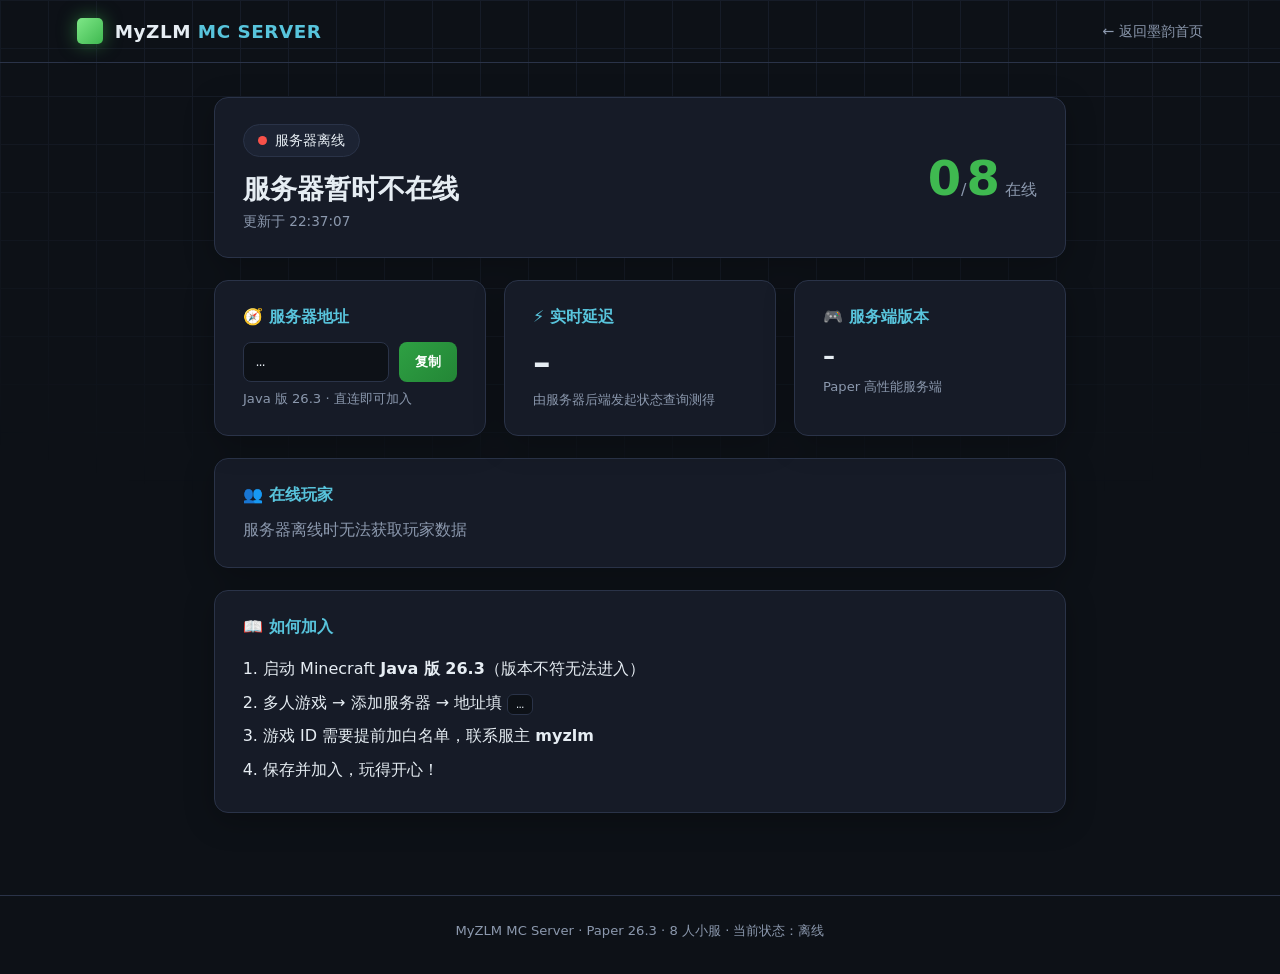
==== index.html @ 9f72539a "Add initial index.html for MC server status page" ====
<!DOCTYPE html>
<html lang="zh-CN">
<head>
<meta charset="UTF-8">
<meta name="viewport" content="width=device-width, initial-scale=1.0">
<title>MC 服务器状态 · 墨韵</title>
<style>
:root {
  --bg: #0d1117; --panel: #161b27; --panel-2: #1c2333; --line: #2a3348;
  --text: #e6edf3; --muted: #8b98ad; --green: #3fb950; --red: #f85149;
  --cyan: #58c4dc; --gold: #e3b341;
}
* { box-sizing: border-box; margin: 0; padding: 0; }
body {
  background: var(--bg); color: var(--text);
  font-family: "Microsoft YaHei", "PingFang SC", system-ui, sans-serif;
  min-height: 100vh; overflow-x: hidden;
}
.bg-grid {
  position: fixed; inset: 0; z-index: -1; opacity: .35;
  background-image: linear-gradient(var(--line) 1px, transparent 1px),
    linear-gradient(90deg, var(--line) 1px, transparent 1px);
  background-size: 48px 48px;
  -webkit-mask-image: radial-gradient(ellipse 90% 60% at 50% 0%, #000 40%, transparent 100%);
  mask-image: radial-gradient(ellipse 90% 60% at 50% 0%, #000 40%, transparent 100%);
}
header {
  display: flex; justify-content: space-between; align-items: center;
  padding: 18px 6vw; border-bottom: 1px solid var(--line);
}
.logo { display: flex; align-items: center; gap: 12px; }
.cube { width: 26px; height: 26px; background: linear-gradient(135deg, #7ee787, #3fb950);
  border-radius: 5px; box-shadow: 0 0 18px rgba(63,185,80,.55); }
.logo h1 { font-size: 1.15rem; letter-spacing: .5px; }
.logo em { font-style: normal; color: var(--cyan); }
header .back { color: var(--muted); text-decoration: none; font-size: .9rem; }
header .back:hover { color: var(--text); }
main { max-width: 980px; margin: 0 auto; padding: 34px 5vw 60px; }
.card {
  background: var(--panel); border: 1px solid var(--line); border-radius: 14px;
  padding: 26px 28px; margin-bottom: 22px; box-shadow: 0 8px 30px rgba(0,0,0,.25);
}
.hero { display: flex; justify-content: space-between; align-items: center; gap: 20px; flex-wrap: wrap; }
.hero h2 { margin: 14px 0 6px; font-size: 1.7rem; }
.sub { color: var(--muted); font-size: .85rem; }
.status-pill {
  display: inline-flex; align-items: center; gap: 8px; padding: 6px 14px;
  border-radius: 999px; font-size: .88rem; background: var(--panel-2); border: 1px solid var(--line);
}
.dot { width: 9px; height: 9px; border-radius: 50%; background: var(--gold); animation: pulse 1.2s infinite; }
.status-pill.online .dot { background: var(--green); box-shadow: 0 0 10px var(--green); }
.status-pill.offline .dot { background: var(--red); }
@keyframes pulse { 50% { opacity: .35; } }
.big-count { text-align: right; }
.big-count span { font-size: 3rem; font-weight: 700; color: var(--green); }
.big-count small { color: var(--muted); font-size: 1rem; }
.grid { display: grid; grid-template-columns: repeat(auto-fit, minmax(240px, 1fr)); gap: 18px; }
.card h3 { font-size: 1rem; margin-bottom: 14px; color: var(--cyan); }
.addr-row { display: flex; gap: 10px; }
.addr-row code {
  flex: 1; background: var(--bg); border: 1px solid var(--line); border-radius: 8px;
  padding: 10px 12px; font-size: .95rem; overflow-x: auto; white-space: nowrap;
}
button {
  background: linear-gradient(135deg, #2ea043, #238636); color: #fff; border: none;
  border-radius: 8px; padding: 10px 16px; cursor: pointer; font-weight: 600; transition: filter .2s;
}
button:hover { filter: brightness(1.15); }
.stat-num { font-size: 2.2rem; font-weight: 700; }
.stat-num.sm { font-size: 1.5rem; }
.hint { color: var(--muted); font-size: .82rem; margin-top: 8px; }
.players { display: flex; flex-wrap: wrap; gap: 12px; }
.player {
  display: flex; align-items: center; gap: 10px; background: var(--panel-2);
  border: 1px solid var(--line); border-radius: 10px; padding: 8px 16px 8px 8px;
}
.player img { width: 32px; height: 32px; image-rendering: pixelated; border-radius: 6px; }
.empty { color: var(--muted); }
.steps { line-height: 2.1; padding-left: 20px; }
.steps code { background: var(--bg); border: 1px solid var(--line); padding: 2px 8px; border-radius: 6px; }
footer { text-align: center; color: var(--muted); font-size: .82rem; padding: 26px 0 34px; border-top: 1px solid var(--line); }
</style>
</head>
<body>
<div class="bg-grid"></div>

<header>
  <div class="logo">
    <span class="cube"></span>
    <h1>MyZLM <em>MC SERVER</em></h1>
  </div>
  <a class="back" href="/">← 返回墨韵首页</a>
</header>

<main>
  <section class="hero card">
    <div class="hero-left">
      <div class="status-pill" id="status-pill"><span class="dot"></span><span id="status-text">正在探测服务器…</span></div>
      <h2 id="motd">—</h2>
      <p class="sub" id="queried-at"></p>
    </div>
    <div class="hero-right">
      <div class="big-count"><span id="players-online">–</span><small>/<span id="players-max">8</span> 在线</small></div>
    </div>
  </section>

  <section class="grid">
    <div class="card">
      <h3>🧭 服务器地址</h3>
      <div class="addr-row">
        <code id="server-addr">…</code>
        <button id="copy-btn" type="button">复制</button>
      </div>
      <p class="hint">Java 版 26.3 · 直连即可加入</p>
    </div>
    <div class="card">
      <h3>⚡ 实时延迟</h3>
      <div class="stat-num" id="latency">–</div>
      <p class="hint" id="latency-hint">由服务器后端发起状态查询测得</p>
    </div>
    <div class="card">
      <h3>🎮 服务端版本</h3>
      <div class="stat-num sm" id="version">–</div>
      <p class="hint">Paper 高性能服务端</p>
    </div>
  </section>

  <section class="card">
    <h3>👥 在线玩家</h3>
    <div id="player-list" class="players"><p class="hint">暂无数据</p></div>
  </section>

  <section class="card">
    <h3>📖 如何加入</h3>
    <ol class="steps">
      <li>启动 Minecraft <b>Java 版 26.3</b>（版本不符无法进入）</li>
      <li>多人游戏 → 添加服务器 → 地址填 <code id="addr-inline">…</code></li>
      <li>游戏 ID 需要提前加白名单，联系服主 <b>myzlm</b></li>
      <li>保存并加入，玩得开心！</li>
    </ol>
  </section>
</main>

<footer>
  <p>MyZLM MC Server · Paper 26.3 · 8 人小服 · <span id="foot-status">…</span></p>
</footer>

<script>
'use strict';
const $ = (id) => document.getElementById(id);
const pill = $('status-pill'), statusText = $('status-text');

function renderOnline(d) {
  pill.className = 'status-pill online';
  statusText.textContent = '服务器在线';
  $('motd').textContent = d.motd || '欢迎来到 MyZLM 的 MC 服务器';
  $('queried-at').textContent = '更新于 ' + new Date().toLocaleTimeString('zh-CN');
  $('players-online').textContent = d.players.online;
  $('players-max').textContent = d.players.max;
  $('version').textContent = d.version;
  $('latency').textContent = d.latency + ' ms';
  $('foot-status').textContent = '当前状态：在线';
  if (d.address) { $('server-addr').textContent = d.address; $('addr-inline').textContent = d.address; }
  const list = $('player-list');
  list.innerHTML = '';
  if (d.players.sample && d.players.sample.length) {
    for (const p of d.players.sample) {
      const div = document.createElement('div');
      div.className = 'player';
      const img = document.createElement('img');
      img.src = 'https://minotar.net/avatar/' + encodeURIComponent(p.name) + '/32';
      const span = document.createElement('span');
      span.textContent = p.name;
      div.append(img, span);
      list.appendChild(div);
    }
  } else {
    const p = document.createElement('p');
    p.className = 'empty';
    p.textContent = d.players.online > 0 ? '有玩家在线（服务器未公开玩家列表）' : '现在没有人在线，快来成为第一个！';
    list.appendChild(p);
  }
}

function renderOffline(d) {
  pill.className = 'status-pill offline';
  statusText.textContent = '服务器离线';
  $('motd').textContent = '服务器暂时不在线';
  $('queried-at').textContent = '更新于 ' + new Date().toLocaleTimeString('zh-CN');
  $('players-online').textContent = '0';
  $('latency').textContent = '–';
  $('foot-status').textContent = '当前状态：离线';
  const list = $('player-list');
  list.innerHTML = '';
  const p = document.createElement('p');
  p.className = 'empty';
  p.textContent = '服务器离线时无法获取玩家数据';
  list.appendChild(p);
}

async function refresh() {
  try {
    const res = await fetch('/api/mc/status');
    const d = await res.json();
    if (d.online) renderOnline(d); else renderOffline(d);
  } catch (e) {
    renderOffline({ error: String(e) });
  }
}

$('copy-btn').addEventListener('click', async () => {
  const addr = $('server-addr').textContent;
  try {
    await navigator.clipboard.writeText(addr);
  } catch (_) {
    const ta = document.createElement('textarea');
    ta.value = addr;
    document.body.appendChild(ta);
    ta.select();
    document.execCommand('copy');
    ta.remove();
  }
  $('copy-btn').textContent = '已复制 ✓';
  setTimeout(() => { $('copy-btn').textContent = '复制'; }, 1500);
});

refresh();
setInterval(refresh, 15000);
</script>
</body>
</html>
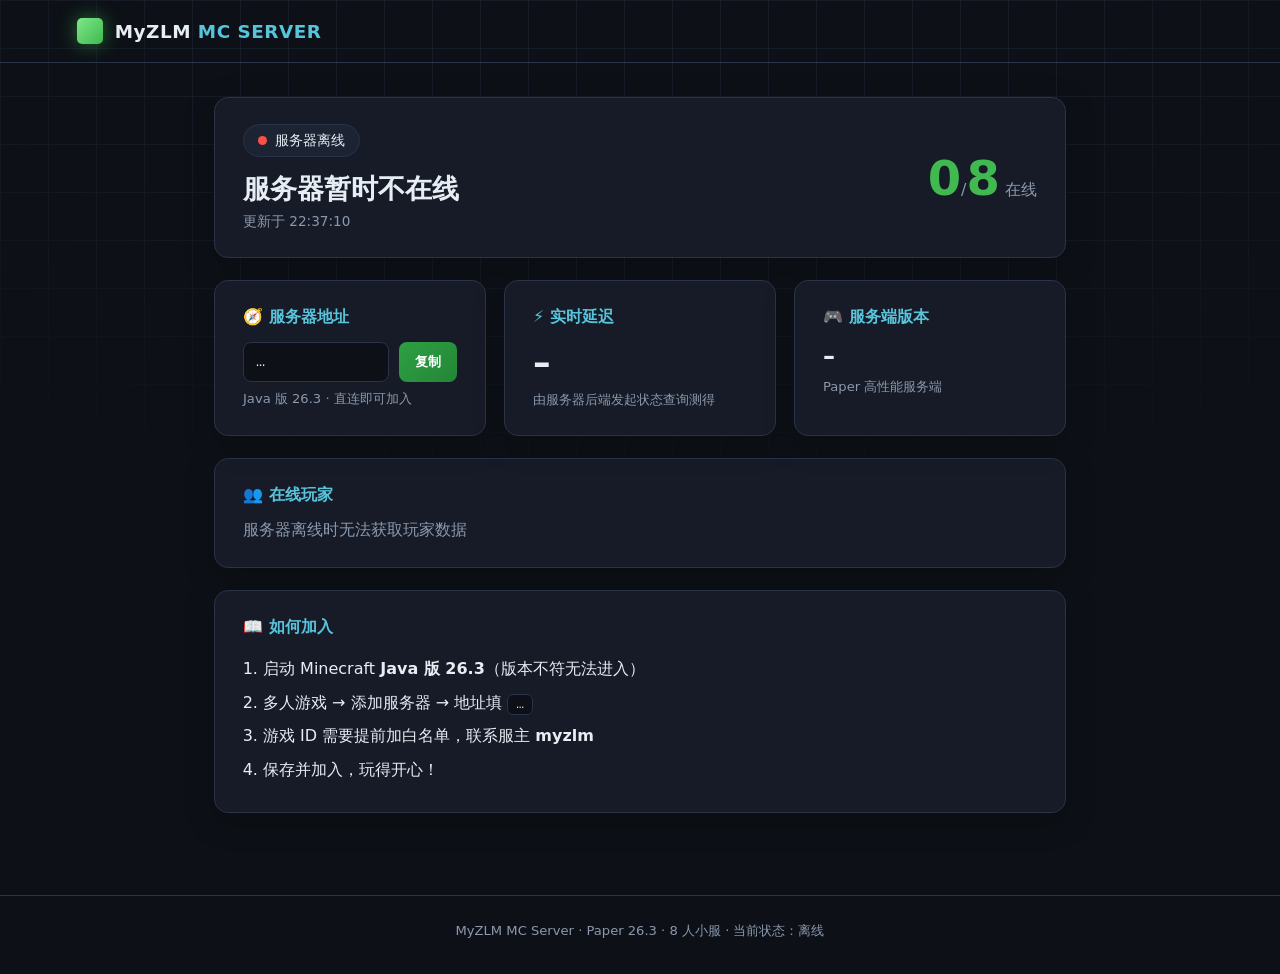
==== commit 1c2ca077: "Comment out back link in index.html Comment out the back link in the header section." ====
--- a/index.html
+++ b/index.html
@@ -89,7 +89,7 @@
     <span class="cube"></span>
     <h1>MyZLM <em>MC SERVER</em></h1>
   </div>
-  <a class="back" href="/">← 返回墨韵首页</a>
+  <!-- <a class="back" href="/">← 返回墨韵首页</a> -->
 </header>
 
 <main>
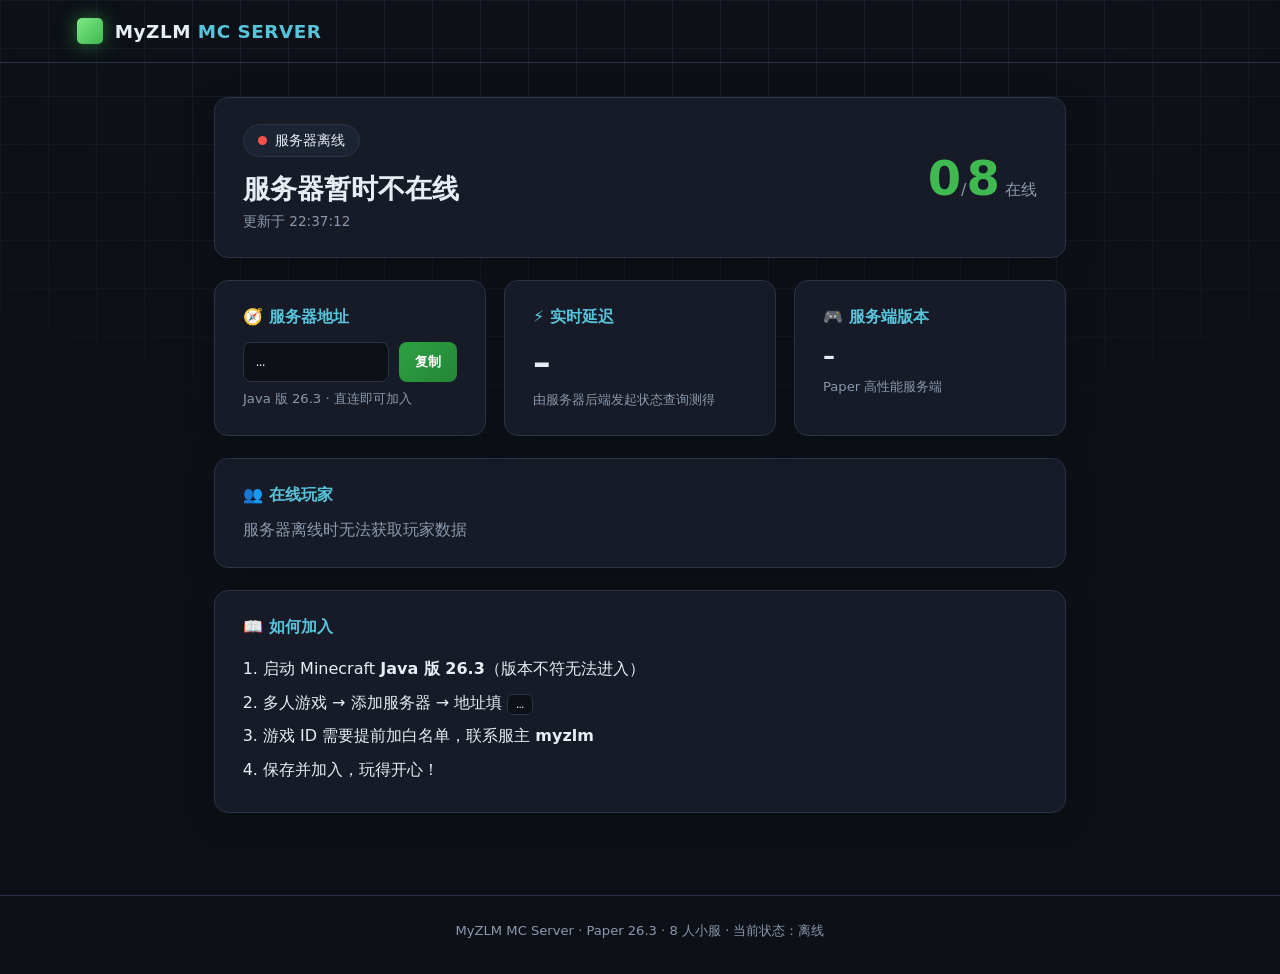
==== commit 75122fa2: "Update API endpoint URL in refresh function" ====
--- a/index.html
+++ b/index.html
@@ -200,7 +200,7 @@
 
 async function refresh() {
   try {
-    const res = await fetch('/api/mc/status');
+    const res = await fetch('https://myzlm.serveousercontent.com/api/mc/status');
     const d = await res.json();
     if (d.online) renderOnline(d); else renderOffline(d);
   } catch (e) {
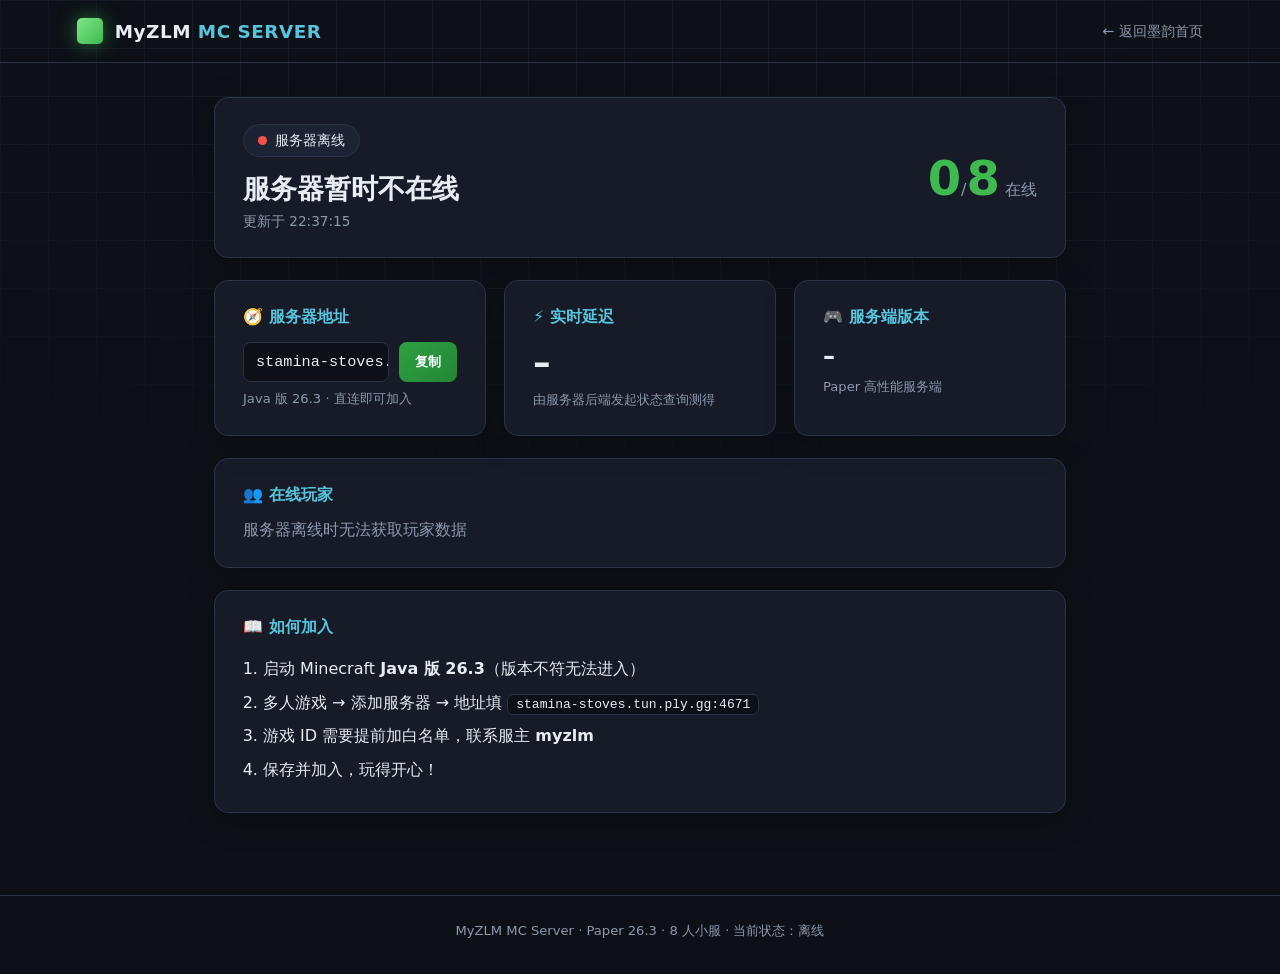
==== commit daebf4a3: "Restore back link and update server address" ====
--- a/index.html
+++ b/index.html
@@ -89,7 +89,7 @@
     <span class="cube"></span>
     <h1>MyZLM <em>MC SERVER</em></h1>
   </div>
-  <!-- <a class="back" href="/">← 返回墨韵首页</a> -->
+  <a class="back" href="/">← 返回墨韵首页</a>
 </header>
 
 <main>
@@ -108,7 +108,7 @@
     <div class="card">
       <h3>🧭 服务器地址</h3>
       <div class="addr-row">
-        <code id="server-addr">…</code>
+        <code id="server-addr">stamina-stoves.tun.ply.gg:4671</code>
         <button id="copy-btn" type="button">复制</button>
       </div>
       <p class="hint">Java 版 26.3 · 直连即可加入</p>
@@ -134,7 +134,7 @@
     <h3>📖 如何加入</h3>
     <ol class="steps">
       <li>启动 Minecraft <b>Java 版 26.3</b>（版本不符无法进入）</li>
-      <li>多人游戏 → 添加服务器 → 地址填 <code id="addr-inline">…</code></li>
+      <li>多人游戏 → 添加服务器 → 地址填 <code id="addr-inline">stamina-stoves.tun.ply.gg:4671</code></li>
       <li>游戏 ID 需要提前加白名单，联系服主 <b>myzlm</b></li>
       <li>保存并加入，玩得开心！</li>
     </ol>
@@ -149,6 +149,18 @@
 'use strict';
 const $ = (id) => document.getElementById(id);
 const pill = $('status-pill'), statusText = $('status-text');
+
+// playit 公网地址（兜底显示，后端可通过环境变量 MC_PUBLIC_ADDRESS 覆盖）
+const FALLBACK_ADDRESS = 'stamina-stoves.tun.ply.gg:4671';
+// API 自适应：本地走相对路径；GitHub Pages 上相对路径不通时自动切到 serveo 隧道后端
+const API_CANDIDATES = ['/api/mc/status', 'https://myzlm.serveousercontent.com/api/mc/status'];
+let apiIndex = 0;
+
+function showAddress(addr) {
+  const a = addr || FALLBACK_ADDRESS;
+  $('server-addr').textContent = a;
+  $('addr-inline').textContent = a;
+}
 
 function renderOnline(d) {
   pill.className = 'status-pill online';
@@ -160,7 +172,7 @@
   $('version').textContent = d.version;
   $('latency').textContent = d.latency + ' ms';
   $('foot-status').textContent = '当前状态：在线';
-  if (d.address) { $('server-addr').textContent = d.address; $('addr-inline').textContent = d.address; }
+  showAddress(d.address);
   const list = $('player-list');
   list.innerHTML = '';
   if (d.players.sample && d.players.sample.length) {
@@ -190,6 +202,7 @@
   $('players-online').textContent = '0';
   $('latency').textContent = '–';
   $('foot-status').textContent = '当前状态：离线';
+  showAddress(null);
   const list = $('player-list');
   list.innerHTML = '';
   const p = document.createElement('p');
@@ -199,13 +212,18 @@
 }
 
 async function refresh() {
-  try {
-    const res = await fetch('https://myzlm.serveousercontent.com/api/mc/status');
-    const d = await res.json();
-    if (d.online) renderOnline(d); else renderOffline(d);
-  } catch (e) {
-    renderOffline({ error: String(e) });
+  for (let i = 0; i < API_CANDIDATES.length; i++) {
+    const idx = (apiIndex + i) % API_CANDIDATES.length;
+    try {
+      const res = await fetch(API_CANDIDATES[idx], { signal: AbortSignal.timeout(8000) });
+      if (!res.ok) throw new Error('HTTP ' + res.status);
+      const d = await res.json();
+      apiIndex = idx; // 记住可用的 API 入口
+      if (d.online) renderOnline(d); else renderOffline(d);
+      return;
+    } catch (e) { /* 尝试下一个 API 入口 */ }
   }
+  renderOffline({ error: 'backend unreachable' });
 }
 
 $('copy-btn').addEventListener('click', async () => {
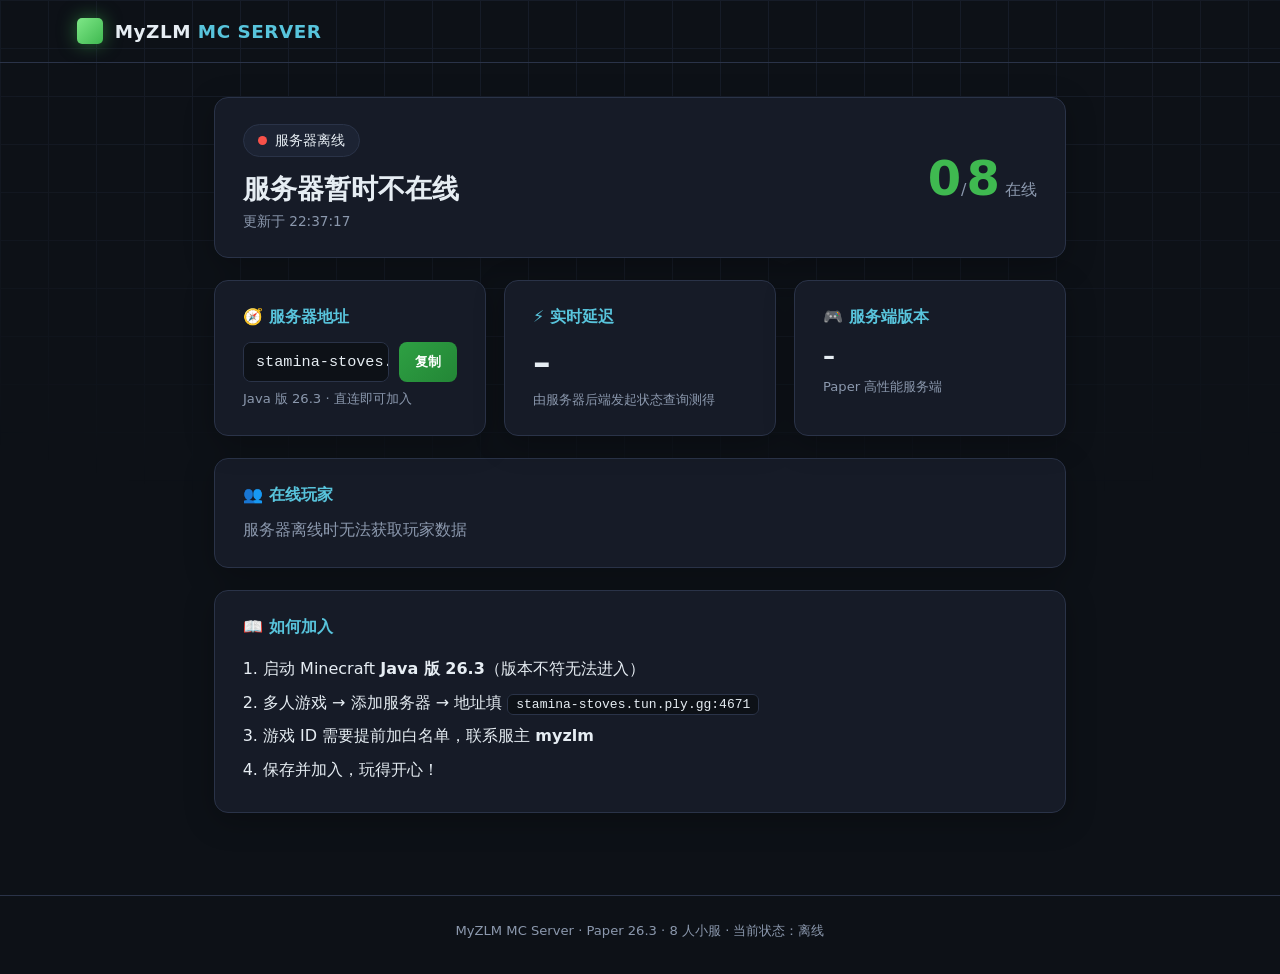
==== commit 7b47a30e: "Update index.html" ====
--- a/index.html
+++ b/index.html
@@ -89,7 +89,6 @@
     <span class="cube"></span>
     <h1>MyZLM <em>MC SERVER</em></h1>
   </div>
-  <a class="back" href="/">← 返回墨韵首页</a>
 </header>
 
 <main>
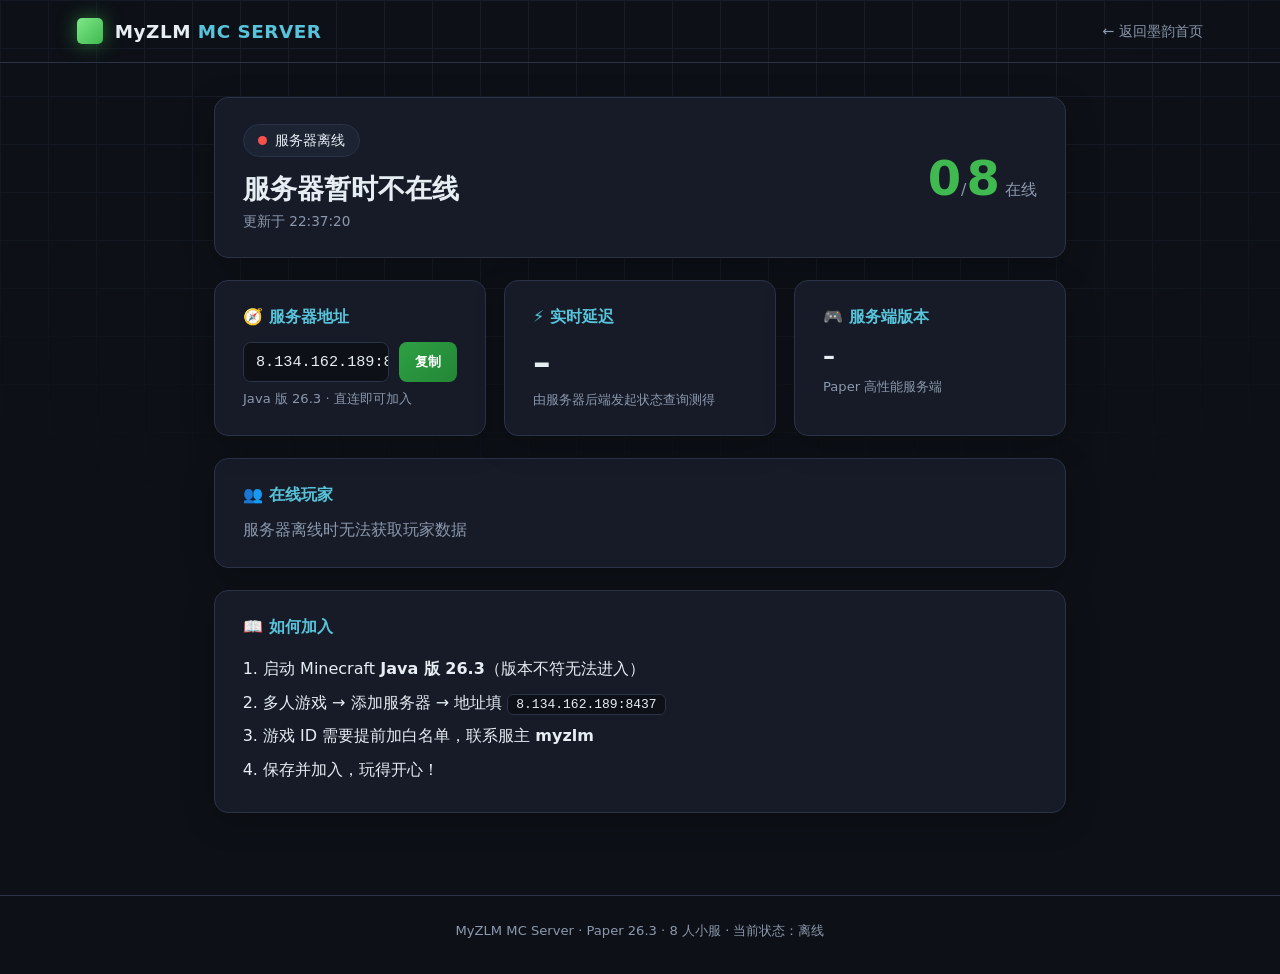
==== commit e69b4f22: "Update index.html" ====
--- a/index.html
+++ b/index.html
@@ -89,6 +89,7 @@
     <span class="cube"></span>
     <h1>MyZLM <em>MC SERVER</em></h1>
   </div>
+  <a class="back" href="/">← 返回墨韵首页</a>
 </header>
 
 <main>
@@ -107,7 +108,7 @@
     <div class="card">
       <h3>🧭 服务器地址</h3>
       <div class="addr-row">
-        <code id="server-addr">stamina-stoves.tun.ply.gg:4671</code>
+        <code id="server-addr">8.134.162.189:8437</code>
         <button id="copy-btn" type="button">复制</button>
       </div>
       <p class="hint">Java 版 26.3 · 直连即可加入</p>
@@ -133,7 +134,7 @@
     <h3>📖 如何加入</h3>
     <ol class="steps">
       <li>启动 Minecraft <b>Java 版 26.3</b>（版本不符无法进入）</li>
-      <li>多人游戏 → 添加服务器 → 地址填 <code id="addr-inline">stamina-stoves.tun.ply.gg:4671</code></li>
+      <li>多人游戏 → 添加服务器 → 地址填 <code id="addr-inline">8.134.162.189:8437</code></li>
       <li>游戏 ID 需要提前加白名单，联系服主 <b>myzlm</b></li>
       <li>保存并加入，玩得开心！</li>
     </ol>
@@ -150,7 +151,7 @@
 const pill = $('status-pill'), statusText = $('status-text');
 
 // playit 公网地址（兜底显示，后端可通过环境变量 MC_PUBLIC_ADDRESS 覆盖）
-const FALLBACK_ADDRESS = 'stamina-stoves.tun.ply.gg:4671';
+const FALLBACK_ADDRESS = '8.134.162.189:8437';
 // API 自适应：本地走相对路径；GitHub Pages 上相对路径不通时自动切到 serveo 隧道后端
 const API_CANDIDATES = ['/api/mc/status', 'https://myzlm.serveousercontent.com/api/mc/status'];
 let apiIndex = 0;
